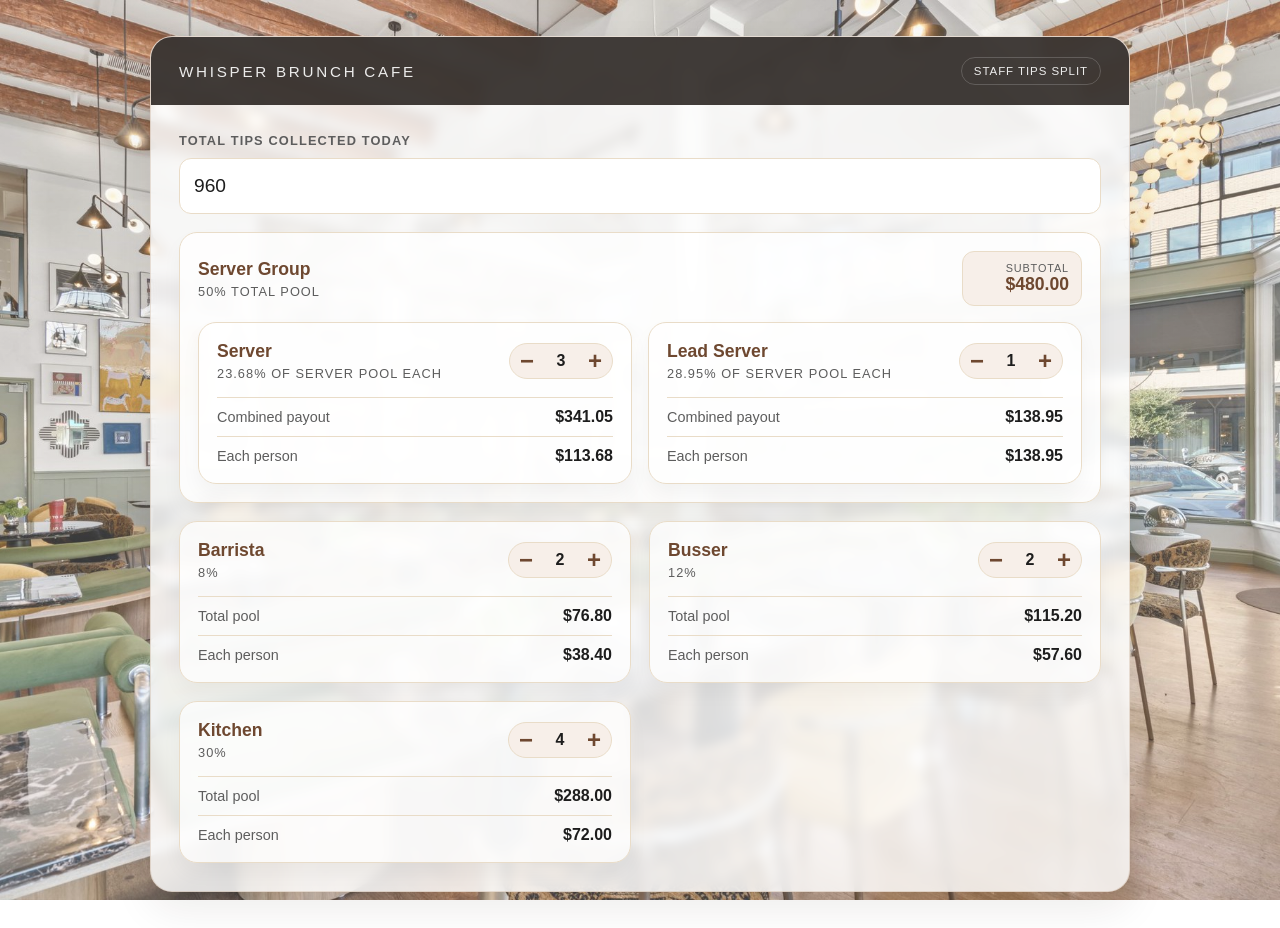
==== staff/tips.html @ 27895e89 "Add staff tip calculator" ====
<!DOCTYPE html>
<html lang="en">
<head>
  <meta charset="UTF-8" />
  <meta name="viewport" content="width=device-width, initial-scale=1.0" />
  <title>Whisper Staff Tip Calculator</title>
  <style>
    :root {
      --bg: #f6f1ea;
      --panel: rgba(255, 255, 255, 0.82);
      --card: #ffffff;
      --text: #1d1d1d;
      --muted: #5d5d5d;
      --accent: #9a6b3f;
      --accent-dark: #6e4830;
      --line: #e9dcc8;
      --good: #2f7d4a;
      --shadow: 0 18px 40px rgba(36, 22, 15, 0.08);
    }

    * { box-sizing: border-box; }

    body {
      margin: 0;
      min-height: 100vh;
      font-family: Arial, Helvetica, sans-serif;
      background:
        linear-gradient(rgba(255,255,255,0.22), rgba(255,255,255,0.22)),
        url('../assets/images/branding/hero_optimized.jpeg') center/cover no-repeat fixed;
      color: var(--text);
      display: flex;
      align-items: center;
      justify-content: center;
      padding: 36px 18px;
    }

    .page-shell {
      width: min(980px, 100%);
      background: var(--panel);
      backdrop-filter: blur(6px);
      border: 1px solid rgba(154, 107, 63, 0.18);
      border-radius: 22px;
      box-shadow: var(--shadow);
      overflow: hidden;
    }

    .topbar {
      display: flex;
      align-items: center;
      justify-content: space-between;
      padding: 20px 28px;
      background: rgba(24, 18, 14, 0.82);
      color: #fff;
    }

    .brand {
      font-size: 0.95rem;
      letter-spacing: 0.18em;
      text-transform: uppercase;
      opacity: 0.9;
    }

    .status {
      padding: 7px 12px;
      border-radius: 999px;
      border: 1px solid rgba(255,255,255,0.2);
      font-size: 0.72rem;
      letter-spacing: 0.08em;
      text-transform: uppercase;
      opacity: 0.9;
    }

    .summary-box {
      display: flex;
      flex-direction: column;
      gap: 10px;
      padding: 28px 28px 18px;
    }

    .summary-box label {
      font-size: 0.8rem;
      letter-spacing: 0.09em;
      text-transform: uppercase;
      color: var(--muted);
      font-weight: 700;
    }

    .summary-box input {
      width: 100%;
      border: 1px solid var(--line);
      border-radius: 12px;
      padding: 16px 14px;
      font-size: 1.2rem;
      background: #fff;
      color: var(--text);
      outline: none;
    }

    .role-grid {
      display: grid;
      grid-template-columns: repeat(2, minmax(0, 1fr));
      gap: 18px;
      padding: 0 28px 28px;
    }

    .server-group {
      grid-column: 1 / -1;
      background: rgba(255,255,255,0.78);
      border: 1px solid var(--line);
      border-radius: 18px;
      padding: 18px;
      box-shadow: 0 10px 20px rgba(30, 22, 16, 0.04);
    }

    .role-card {
      background: rgba(255,255,255,0.75);
      border: 1px solid var(--line);
      border-radius: 18px;
      padding: 18px;
      box-shadow: 0 10px 20px rgba(30, 22, 16, 0.04);
    }

    .role-header {
      display: flex;
      align-items: center;
      justify-content: space-between;
      gap: 12px;
      margin-bottom: 16px;
    }

    .role-name {
      font-size: 1.1rem;
      font-weight: 700;
      color: var(--accent-dark);
    }

    .role-percent {
      margin-top: 4px;
      font-size: 0.8rem;
      color: var(--muted);
      letter-spacing: 0.08em;
      text-transform: uppercase;
    }

    .server-group-layout {
      display: grid;
      grid-template-columns: repeat(2, minmax(0, 1fr));
      gap: 16px;
      margin-top: 14px;
    }

    .mini-role {
      margin: 0;
    }

    .group-total-box {
      display: flex;
      flex-direction: column;
      align-items: flex-end;
      justify-content: center;
      background: #f7efe9;
      border: 1px solid var(--line);
      border-radius: 12px;
      padding: 10px 12px;
      min-width: 120px;
    }

    .group-total-box span {
      font-size: 0.68rem;
      color: var(--muted);
      letter-spacing: 0.08em;
      text-transform: uppercase;
    }

    .group-total-box strong {
      font-size: 1.1rem;
      color: var(--accent-dark);
    }

    .stepper {
      display: inline-flex;
      align-items: center;
      background: #f7efe9;
      border: 1px solid var(--line);
      border-radius: 999px;
      overflow: hidden;
    }

    .step-btn {
      width: 34px;
      height: 34px;
      border: none;
      background: transparent;
      color: var(--accent-dark);
      font-size: 1.5rem;
      cursor: pointer;
      font-weight: 700;
    }

    .step-btn:hover {
      background: rgba(154, 107, 63, 0.08);
    }

    .count {
      min-width: 34px;
      text-align: center;
      font-weight: 700;
      color: var(--text);
    }

    .role-values {
      display: grid;
      gap: 10px;
    }

    .role-values div {
      display: flex;
      justify-content: space-between;
      gap: 12px;
      align-items: center;
      padding-top: 10px;
      border-top: 1px solid var(--line);
      font-size: 0.9rem;
    }

    .role-values span {
      color: var(--muted);
    }

    .role-values strong {
      color: var(--text);
      font-size: 1rem;
    }

    .content {
      display: grid;
      grid-template-columns: 1.1fr 0.9fr;
      gap: 0;
    }

    .panel {
      padding: 32px 28px;
    }

    .panel + .panel {
      border-left: 1px solid var(--line);
    }

    h1 {
      margin: 0 0 10px;
      font-size: clamp(2rem, 4vw, 3rem);
      line-height: 1.05;
      letter-spacing: 0.04em;
      color: var(--accent-dark);
      font-family: Georgia, 'Times New Roman', serif;
    }

    .subtitle {
      margin: 0 0 26px;
      color: var(--muted);
      font-size: 0.98rem;
    }

    .form-grid {
      display: grid;
      grid-template-columns: repeat(2, minmax(0, 1fr));
      gap: 18px;
    }

    .field {
      display: flex;
      flex-direction: column;
      gap: 8px;
    }

    .field.full {
      grid-column: 1 / -1;
    }

    label {
      font-size: 0.78rem;
      letter-spacing: 0.08em;
      text-transform: uppercase;
      color: var(--muted);
      font-weight: 700;
    }

    input {
      width: 100%;
      border: 1px solid var(--line);
      border-radius: 12px;
      padding: 14px 14px;
      font-size: 1.05rem;
      background: #fff;
      color: var(--text);
      outline: none;
      transition: border-color 0.2s ease, box-shadow 0.2s ease;
    }

    input:focus {
      border-color: var(--accent);
      box-shadow: 0 0 0 4px rgba(154, 107, 63, 0.1);
    }

    .results {
      background: rgba(255,255,255,0.72);
      border-radius: 20px;
      border: 1px solid var(--line);
      padding: 22px;
    }

    .results h2 {
      margin: 0 0 18px;
      font-size: 1.1rem;
      letter-spacing: 0.12em;
      text-transform: uppercase;
      color: var(--accent-dark);
    }

    .stat {
      display: flex;
      justify-content: space-between;
      align-items: center;
      padding: 14px 0;
      border-bottom: 1px solid var(--line);
      gap: 12px;
    }

    .stat:last-child {
      border-bottom: none;
    }

    .stat-label {
      color: var(--muted);
      font-size: 0.8rem;
      letter-spacing: 0.07em;
      text-transform: uppercase;
    }

    .stat-value {
      font-weight: 700;
      font-size: 1.4rem;
      color: var(--text);
    }

    .highlight {
      background: linear-gradient(135deg, rgba(154,107,63,0.1), rgba(110,72,48,0.12));
      border: 1px solid rgba(154,107,63,0.18);
      border-radius: 16px;
      padding: 18px;
      margin-top: 18px;
    }

    .highlight .label {
      display: block;
      color: var(--muted);
      text-transform: uppercase;
      letter-spacing: 0.08em;
      font-size: 0.72rem;
      margin-bottom: 6px;
    }

    .highlight .value {
      font-size: clamp(1.8rem, 3vw, 2.6rem);
      font-weight: 700;
      color: var(--accent-dark);
      line-height: 1;
    }

    .hint {
      margin-top: 26px;
      font-size: 0.8rem;
      color: var(--muted);
      line-height: 1.5;
    }

    @media (max-width: 760px) {
      .content {
        grid-template-columns: 1fr;
      }

      .panel + .panel {
        border-left: none;
        border-top: 1px solid var(--line);
      }

      .form-grid {
        grid-template-columns: 1fr;
      }

      .topbar {
        flex-direction: column;
        gap: 10px;
        text-align: center;
      }
    }
  </style>
</head>
<body>
  <div class="page-shell">
    <div class="topbar">
      <div class="brand">Whisper Brunch Cafe</div>
      <div class="status">Staff Tips Split</div>
    </div>

    <div class="summary-box">
      <label for="totalTips">Total tips collected today</label>
      <input id="totalTips" type="number" min="0" step="0.01" value="960" />
    </div>

    <div class="role-grid">
      <div class="server-group" data-role="serverGroup">
        <div class="role-header">
          <div>
            <div class="role-name">Server Group</div>
            <div class="role-percent">50% total pool</div>
          </div>
          <div class="group-total-box">
            <span>Subtotal</span>
            <strong id="server-group-total">$480.00</strong>
          </div>
        </div>

        <div class="server-group-layout">
          <div class="role-card mini-role" data-role="server">
            <div class="role-header">
              <div>
                <div class="role-name">Server</div>
                <div class="role-percent" id="share-server">23.68% of server pool each</div>
              </div>
              <div class="stepper">
                <button type="button" class="step-btn minus" data-role="server">−</button>
                <span class="count" id="count-server">3</span>
                <button type="button" class="step-btn plus" data-role="server">+</button>
              </div>
            </div>
            <div class="role-values">
              <div><span>Combined payout</span><strong id="total-server">$341.05</strong></div>
              <div><span>Each person</span><strong id="person-server">$113.68</strong></div>
            </div>
          </div>

          <div class="role-card mini-role" data-role="leadServer">
            <div class="role-header">
              <div>
                <div class="role-name">Lead Server</div>
                <div class="role-percent" id="share-leadServer">28.95% of server pool each</div>
              </div>
              <div class="stepper">
                <button type="button" class="step-btn minus" data-role="leadServer">−</button>
                <span class="count" id="count-leadServer">1</span>
                <button type="button" class="step-btn plus" data-role="leadServer">+</button>
              </div>
            </div>
            <div class="role-values">
              <div><span>Combined payout</span><strong id="total-leadServer">$138.95</strong></div>
              <div><span>Each person</span><strong id="person-leadServer">$138.95</strong></div>
            </div>
          </div>
        </div>
      </div>

      <div class="role-card" data-role="barrista">
        <div class="role-header">
          <div>
            <div class="role-name">Barrista</div>
            <div class="role-percent">8%</div>
          </div>
          <div class="stepper">
            <button type="button" class="step-btn minus" data-role="barrista">−</button>
            <span class="count" id="count-barrista">2</span>
            <button type="button" class="step-btn plus" data-role="barrista">+</button>
          </div>
        </div>
        <div class="role-values">
          <div><span>Total pool</span><strong id="total-barrista">$76.80</strong></div>
          <div><span>Each person</span><strong id="person-barrista">$38.40</strong></div>
        </div>
      </div>

      <div class="role-card" data-role="busser">
        <div class="role-header">
          <div>
            <div class="role-name">Busser</div>
            <div class="role-percent">12%</div>
          </div>
          <div class="stepper">
            <button type="button" class="step-btn minus" data-role="busser">−</button>
            <span class="count" id="count-busser">2</span>
            <button type="button" class="step-btn plus" data-role="busser">+</button>
          </div>
        </div>
        <div class="role-values">
          <div><span>Total pool</span><strong id="total-busser">$115.20</strong></div>
          <div><span>Each person</span><strong id="person-busser">$57.60</strong></div>
        </div>
      </div>

      <div class="role-card" data-role="kitchen">
        <div class="role-header">
          <div>
            <div class="role-name">Kitchen</div>
            <div class="role-percent">30%</div>
          </div>
          <div class="stepper">
            <button type="button" class="step-btn minus" data-role="kitchen">−</button>
            <span class="count" id="count-kitchen">4</span>
            <button type="button" class="step-btn plus" data-role="kitchen">+</button>
          </div>
        </div>
        <div class="role-values">
          <div><span>Total pool</span><strong id="total-kitchen">$288.00</strong></div>
          <div><span>Each person</span><strong id="person-kitchen">$72.00</strong></div>
        </div>
      </div>
    </div>
  </div>

  <script>
    const SERVER_POOL_PERCENT = 50;
    const SERVER_WEIGHTS = {
      server: 45,
      leadServer: 55
    };

    const roles = {
      server: { count: 3 },
      leadServer: { count: 1 },
      barrista: { percent: 8, count: 2 },
      busser: { percent: 12, count: 2 },
      kitchen: { percent: 30, count: 4 }
    };

    const totalTipsInput = document.getElementById('totalTips');

    function money(value) {
      return new Intl.NumberFormat('en-US', {
        style: 'currency',
        currency: 'USD'
      }).format(value || 0);
    }

    function updateServerGroup() {
      const totalTips = Number(totalTipsInput.value || 0);
      const serverGroupTotal = (totalTips * SERVER_POOL_PERCENT) / 100;
      const totalWeight =
        roles.server.count * SERVER_WEIGHTS.server +
        roles.leadServer.count * SERVER_WEIGHTS.leadServer;
      const serverShare = SERVER_WEIGHTS.server / totalWeight;
      const leadServerShare = SERVER_WEIGHTS.leadServer / totalWeight;
      const serverPerPerson = serverGroupTotal * serverShare;
      const leadServerPerPerson = serverGroupTotal * leadServerShare;
      const serverTotal = serverPerPerson * roles.server.count;
      const leadServerTotal = leadServerPerPerson * roles.leadServer.count;

      document.getElementById('server-group-total').textContent = money(serverGroupTotal);

      document.getElementById('count-server').textContent = roles.server.count;
      document.getElementById('total-server').textContent = money(serverTotal);
      document.getElementById('person-server').textContent = money(serverPerPerson);
      document.getElementById('share-server').textContent =
        `${(serverShare * 100).toFixed(2)}% of server pool each`;

      document.getElementById('count-leadServer').textContent = roles.leadServer.count;
      document.getElementById('total-leadServer').textContent = money(leadServerTotal);
      document.getElementById('person-leadServer').textContent = money(leadServerPerPerson);
      document.getElementById('share-leadServer').textContent =
        `${(leadServerShare * 100).toFixed(2)}% of server pool each`;
    }

    function updateRole(role) {
      const totalTips = Number(totalTipsInput.value || 0);
      const config = roles[role];

      const roleTotal = (totalTips * config.percent) / 100;
      const perPerson = roleTotal / Math.max(config.count, 1);

      document.getElementById(`count-${role}`).textContent = config.count;
      document.getElementById(`total-${role}`).textContent = money(roleTotal);
      document.getElementById(`person-${role}`).textContent = money(perPerson);
    }

    function updateAll() {
      updateServerGroup();
      ['barrista', 'busser', 'kitchen'].forEach(updateRole);
    }

    document.querySelectorAll('.step-btn').forEach((button) => {
      button.addEventListener('click', () => {
        const role = button.dataset.role;
        const current = roles[role].count;
        const delta = button.classList.contains('plus') ? 1 : -1;
        roles[role].count = Math.max(1, current + delta);
        updateAll();
      });
    });

    totalTipsInput.addEventListener('input', updateAll);
    updateAll();
  </script>
</body>
</html>
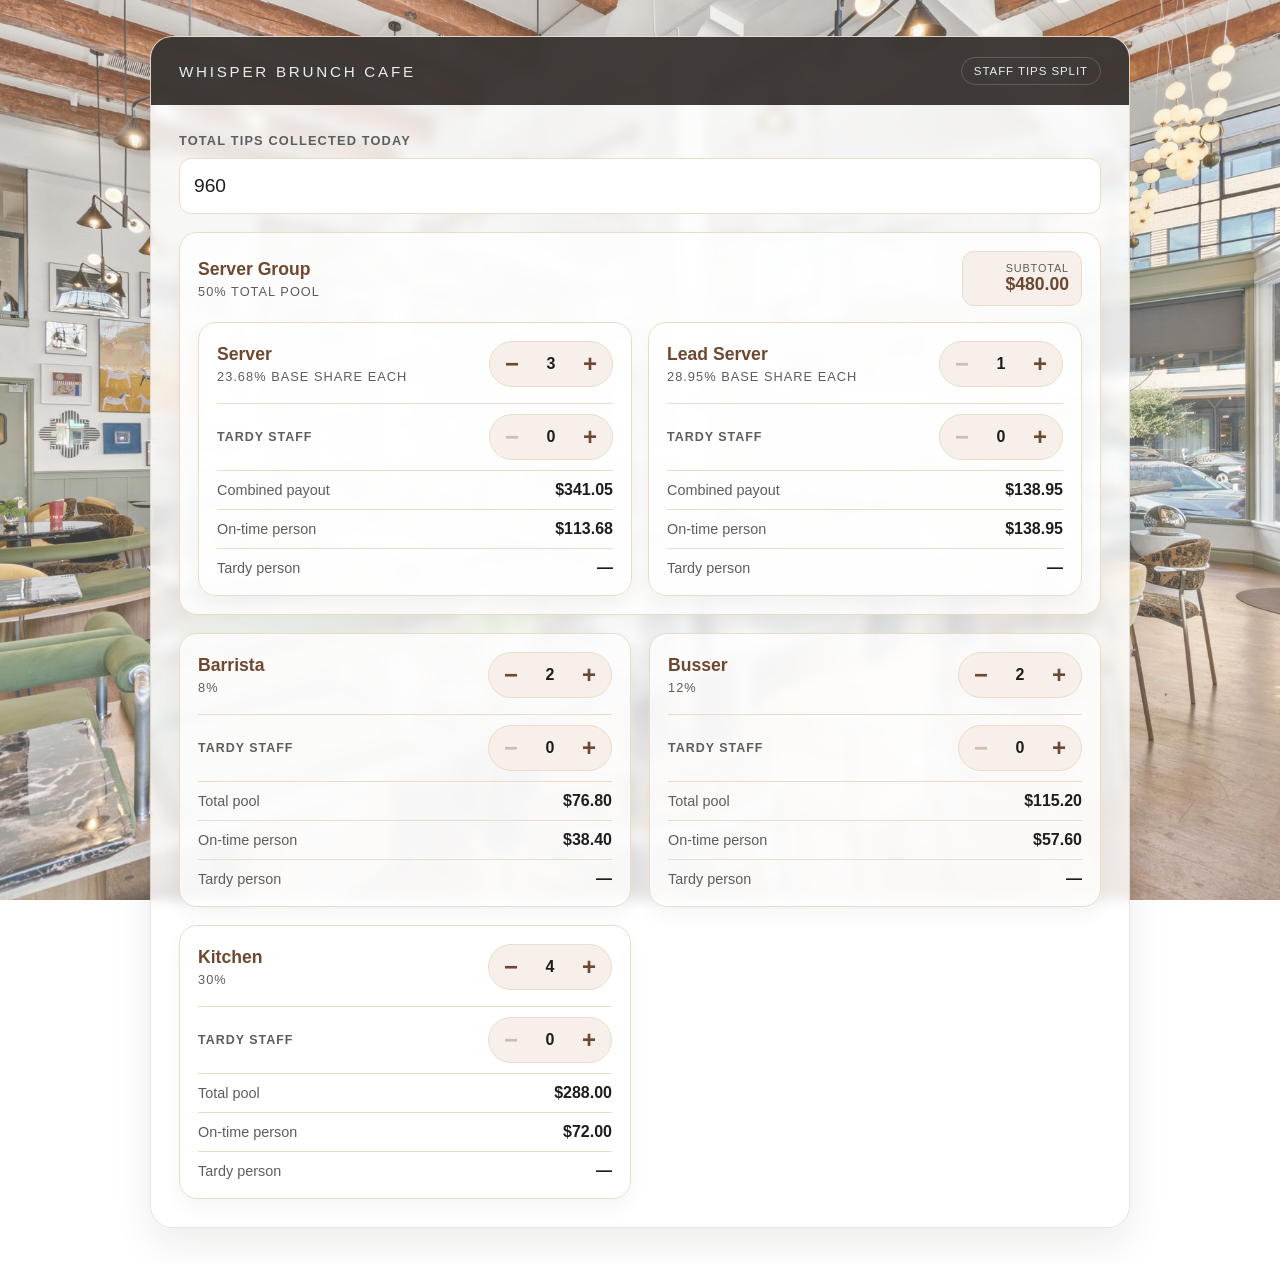
==== commit 8f80640d: "mobile friendly" ====
--- a/staff/tips.html
+++ b/staff/tips.html
@@ -187,18 +187,24 @@
     }
 
     .step-btn {
-      width: 34px;
-      height: 34px;
+      width: 44px;
+      height: 44px;
       border: none;
       background: transparent;
       color: var(--accent-dark);
       font-size: 1.5rem;
       cursor: pointer;
       font-weight: 700;
+      touch-action: manipulation;
     }
 
     .step-btn:hover {
       background: rgba(154, 107, 63, 0.08);
+    }
+
+    .step-btn:disabled {
+      cursor: not-allowed;
+      opacity: 0.3;
     }
 
     .count {
@@ -206,6 +212,23 @@
       text-align: center;
       font-weight: 700;
       color: var(--text);
+    }
+
+    .tardy-row {
+      display: flex;
+      align-items: center;
+      justify-content: space-between;
+      gap: 12px;
+      padding: 10px 0;
+      border-top: 1px solid var(--line);
+    }
+
+    .tardy-label {
+      color: var(--muted);
+      font-size: 0.78rem;
+      font-weight: 700;
+      letter-spacing: 0.08em;
+      text-transform: uppercase;
     }
 
     .role-values {
@@ -375,6 +398,16 @@
     }
 
     @media (max-width: 760px) {
+      body {
+        align-items: flex-start;
+        padding: 16px;
+        background-attachment: scroll;
+      }
+
+      .page-shell {
+        border-radius: 18px;
+      }
+
       .content {
         grid-template-columns: 1fr;
       }
@@ -391,7 +424,82 @@
       .topbar {
         flex-direction: column;
         gap: 10px;
+        padding: 18px 16px;
         text-align: center;
+      }
+
+      .summary-box {
+        padding: 22px 16px 14px;
+      }
+
+      .role-grid {
+        grid-template-columns: 1fr;
+        gap: 14px;
+        padding: 0 16px 20px;
+      }
+
+      .server-group {
+        grid-column: auto;
+        padding: 16px;
+      }
+
+      .server-group-layout {
+        grid-template-columns: 1fr;
+        gap: 14px;
+      }
+
+      .role-card {
+        padding: 16px;
+      }
+
+      .role-header {
+        flex-wrap: wrap;
+      }
+
+      .stepper {
+        margin-left: auto;
+      }
+
+      .role-values div {
+        font-size: 0.88rem;
+      }
+    }
+
+    @media (max-width: 380px) {
+      body {
+        padding: 0;
+      }
+
+      .page-shell {
+        min-height: 100dvh;
+        border: none;
+        border-radius: 0;
+      }
+
+      .brand {
+        font-size: 0.82rem;
+      }
+
+      .summary-box {
+        padding-inline: 12px;
+      }
+
+      .role-grid {
+        padding-inline: 12px;
+      }
+
+      .server-group,
+      .role-card {
+        padding: 14px;
+      }
+
+      .role-percent {
+        font-size: 0.72rem;
+        letter-spacing: 0.05em;
+      }
+
+      .group-total-box {
+        min-width: 108px;
       }
     }
   </style>
@@ -426,7 +534,7 @@
             <div class="role-header">
               <div>
                 <div class="role-name">Server</div>
-                <div class="role-percent" id="share-server">23.68% of server pool each</div>
+                <div class="role-percent" id="share-server">23.68% base share each</div>
               </div>
               <div class="stepper">
                 <button type="button" class="step-btn minus" data-role="server">−</button>
@@ -434,9 +542,18 @@
                 <button type="button" class="step-btn plus" data-role="server">+</button>
               </div>
             </div>
+            <div class="tardy-row">
+              <span class="tardy-label">Tardy staff</span>
+              <div class="stepper">
+                <button type="button" class="step-btn minus" data-role="server" data-counter="tardy" aria-label="Remove tardy server">−</button>
+                <span class="count" id="tardy-server">0</span>
+                <button type="button" class="step-btn plus" data-role="server" data-counter="tardy" aria-label="Add tardy server">+</button>
+              </div>
+            </div>
             <div class="role-values">
               <div><span>Combined payout</span><strong id="total-server">$341.05</strong></div>
-              <div><span>Each person</span><strong id="person-server">$113.68</strong></div>
+              <div><span>On-time person</span><strong id="person-server">$113.68</strong></div>
+              <div><span>Tardy person</span><strong id="person-tardy-server">—</strong></div>
             </div>
           </div>
 
@@ -444,7 +561,7 @@
             <div class="role-header">
               <div>
                 <div class="role-name">Lead Server</div>
-                <div class="role-percent" id="share-leadServer">28.95% of server pool each</div>
+                <div class="role-percent" id="share-leadServer">28.95% base share each</div>
               </div>
               <div class="stepper">
                 <button type="button" class="step-btn minus" data-role="leadServer">−</button>
@@ -452,9 +569,18 @@
                 <button type="button" class="step-btn plus" data-role="leadServer">+</button>
               </div>
             </div>
+            <div class="tardy-row">
+              <span class="tardy-label">Tardy staff</span>
+              <div class="stepper">
+                <button type="button" class="step-btn minus" data-role="leadServer" data-counter="tardy" aria-label="Remove tardy lead server">−</button>
+                <span class="count" id="tardy-leadServer">0</span>
+                <button type="button" class="step-btn plus" data-role="leadServer" data-counter="tardy" aria-label="Add tardy lead server">+</button>
+              </div>
+            </div>
             <div class="role-values">
               <div><span>Combined payout</span><strong id="total-leadServer">$138.95</strong></div>
-              <div><span>Each person</span><strong id="person-leadServer">$138.95</strong></div>
+              <div><span>On-time person</span><strong id="person-leadServer">$138.95</strong></div>
+              <div><span>Tardy person</span><strong id="person-tardy-leadServer">—</strong></div>
             </div>
           </div>
         </div>
@@ -472,9 +598,18 @@
             <button type="button" class="step-btn plus" data-role="barrista">+</button>
           </div>
         </div>
+        <div class="tardy-row">
+          <span class="tardy-label">Tardy staff</span>
+          <div class="stepper">
+            <button type="button" class="step-btn minus" data-role="barrista" data-counter="tardy" aria-label="Remove tardy barrista">−</button>
+            <span class="count" id="tardy-barrista">0</span>
+            <button type="button" class="step-btn plus" data-role="barrista" data-counter="tardy" aria-label="Add tardy barrista">+</button>
+          </div>
+        </div>
         <div class="role-values">
           <div><span>Total pool</span><strong id="total-barrista">$76.80</strong></div>
-          <div><span>Each person</span><strong id="person-barrista">$38.40</strong></div>
+          <div><span>On-time person</span><strong id="person-barrista">$38.40</strong></div>
+          <div><span>Tardy person</span><strong id="person-tardy-barrista">—</strong></div>
         </div>
       </div>
 
@@ -490,9 +625,18 @@
             <button type="button" class="step-btn plus" data-role="busser">+</button>
           </div>
         </div>
+        <div class="tardy-row">
+          <span class="tardy-label">Tardy staff</span>
+          <div class="stepper">
+            <button type="button" class="step-btn minus" data-role="busser" data-counter="tardy" aria-label="Remove tardy busser">−</button>
+            <span class="count" id="tardy-busser">0</span>
+            <button type="button" class="step-btn plus" data-role="busser" data-counter="tardy" aria-label="Add tardy busser">+</button>
+          </div>
+        </div>
         <div class="role-values">
           <div><span>Total pool</span><strong id="total-busser">$115.20</strong></div>
-          <div><span>Each person</span><strong id="person-busser">$57.60</strong></div>
+          <div><span>On-time person</span><strong id="person-busser">$57.60</strong></div>
+          <div><span>Tardy person</span><strong id="person-tardy-busser">—</strong></div>
         </div>
       </div>
 
@@ -508,9 +652,18 @@
             <button type="button" class="step-btn plus" data-role="kitchen">+</button>
           </div>
         </div>
+        <div class="tardy-row">
+          <span class="tardy-label">Tardy staff</span>
+          <div class="stepper">
+            <button type="button" class="step-btn minus" data-role="kitchen" data-counter="tardy" aria-label="Remove tardy kitchen staff">−</button>
+            <span class="count" id="tardy-kitchen">0</span>
+            <button type="button" class="step-btn plus" data-role="kitchen" data-counter="tardy" aria-label="Add tardy kitchen staff">+</button>
+          </div>
+        </div>
         <div class="role-values">
           <div><span>Total pool</span><strong id="total-kitchen">$288.00</strong></div>
-          <div><span>Each person</span><strong id="person-kitchen">$72.00</strong></div>
+          <div><span>On-time person</span><strong id="person-kitchen">$72.00</strong></div>
+          <div><span>Tardy person</span><strong id="person-tardy-kitchen">—</strong></div>
         </div>
       </div>
     </div>
@@ -518,17 +671,18 @@
 
   <script>
     const SERVER_POOL_PERCENT = 50;
+    const TARDY_PAYOUT_RATE = 0.85;
     const SERVER_WEIGHTS = {
       server: 45,
       leadServer: 55
     };
 
     const roles = {
-      server: { count: 3 },
-      leadServer: { count: 1 },
-      barrista: { percent: 8, count: 2 },
-      busser: { percent: 12, count: 2 },
-      kitchen: { percent: 30, count: 4 }
+      server: { count: 3, tardy: 0 },
+      leadServer: { count: 1, tardy: 0 },
+      barrista: { percent: 8, count: 2, tardy: 0 },
+      busser: { percent: 12, count: 2, tardy: 0 },
+      kitchen: { percent: 30, count: 4, tardy: 0 }
     };
 
     const totalTipsInput = document.getElementById('totalTips');
@@ -540,57 +694,162 @@
       }).format(value || 0);
     }
 
+    function calculatePoolPayouts(poolTotal, groups) {
+      const totalWeight = groups.reduce(
+        (sum, group) => sum + group.count * group.weight,
+        0
+      );
+
+      const payouts = groups.map((group) => ({
+        ...group,
+        share: group.weight / totalWeight,
+        basePerPerson: (poolTotal * group.weight) / totalWeight
+      }));
+
+      const forfeitedTotal = payouts.reduce(
+        (sum, payout) =>
+          sum +
+          payout.tardy * payout.basePerPerson * (1 - TARDY_PAYOUT_RATE),
+        0
+      );
+      const recipientBaseTotal = payouts.reduce(
+        (sum, payout) =>
+          sum + (payout.count - payout.tardy) * payout.basePerPerson,
+        0
+      );
+      const redistributionRate = recipientBaseTotal > 0
+        ? forfeitedTotal / recipientBaseTotal
+        : 0;
+
+      return Object.fromEntries(payouts.map((payout) => {
+        const onTimePerPerson =
+          payout.basePerPerson * (1 + redistributionRate);
+        const tardyPerPerson =
+          payout.basePerPerson * TARDY_PAYOUT_RATE;
+        const total =
+          (payout.count - payout.tardy) * onTimePerPerson +
+          payout.tardy * tardyPerPerson;
+
+        return [payout.role, {
+          share: payout.share,
+          onTimePerPerson,
+          tardyPerPerson,
+          total
+        }];
+      }));
+    }
+
+    function renderRole(role, payout) {
+      const config = roles[role];
+
+      document.getElementById(`count-${role}`).textContent = config.count;
+      document.getElementById(`tardy-${role}`).textContent = config.tardy;
+      document.getElementById(`total-${role}`).textContent = money(payout.total);
+      document.getElementById(`person-${role}`).textContent = money(
+        payout.onTimePerPerson
+      );
+      document.getElementById(`person-tardy-${role}`).textContent = config.tardy > 0
+        ? money(payout.tardyPerPerson)
+        : '—';
+    }
+
     function updateServerGroup() {
       const totalTips = Number(totalTipsInput.value || 0);
       const serverGroupTotal = (totalTips * SERVER_POOL_PERCENT) / 100;
-      const totalWeight =
-        roles.server.count * SERVER_WEIGHTS.server +
-        roles.leadServer.count * SERVER_WEIGHTS.leadServer;
-      const serverShare = SERVER_WEIGHTS.server / totalWeight;
-      const leadServerShare = SERVER_WEIGHTS.leadServer / totalWeight;
-      const serverPerPerson = serverGroupTotal * serverShare;
-      const leadServerPerPerson = serverGroupTotal * leadServerShare;
-      const serverTotal = serverPerPerson * roles.server.count;
-      const leadServerTotal = leadServerPerPerson * roles.leadServer.count;
+      const payouts = calculatePoolPayouts(serverGroupTotal, [
+        {
+          role: 'server',
+          count: roles.server.count,
+          tardy: roles.server.tardy,
+          weight: SERVER_WEIGHTS.server
+        },
+        {
+          role: 'leadServer',
+          count: roles.leadServer.count,
+          tardy: roles.leadServer.tardy,
+          weight: SERVER_WEIGHTS.leadServer
+        }
+      ]);
 
       document.getElementById('server-group-total').textContent = money(serverGroupTotal);
-
-      document.getElementById('count-server').textContent = roles.server.count;
-      document.getElementById('total-server').textContent = money(serverTotal);
-      document.getElementById('person-server').textContent = money(serverPerPerson);
+      renderRole('server', payouts.server);
+      renderRole('leadServer', payouts.leadServer);
       document.getElementById('share-server').textContent =
-        `${(serverShare * 100).toFixed(2)}% of server pool each`;
-
-      document.getElementById('count-leadServer').textContent = roles.leadServer.count;
-      document.getElementById('total-leadServer').textContent = money(leadServerTotal);
-      document.getElementById('person-leadServer').textContent = money(leadServerPerPerson);
+        `${(payouts.server.share * 100).toFixed(2)}% base share each`;
       document.getElementById('share-leadServer').textContent =
-        `${(leadServerShare * 100).toFixed(2)}% of server pool each`;
+        `${(payouts.leadServer.share * 100).toFixed(2)}% base share each`;
     }
 
     function updateRole(role) {
       const totalTips = Number(totalTipsInput.value || 0);
       const config = roles[role];
-
       const roleTotal = (totalTips * config.percent) / 100;
-      const perPerson = roleTotal / Math.max(config.count, 1);
-
-      document.getElementById(`count-${role}`).textContent = config.count;
-      document.getElementById(`total-${role}`).textContent = money(roleTotal);
-      document.getElementById(`person-${role}`).textContent = money(perPerson);
+      const payouts = calculatePoolPayouts(roleTotal, [{
+        role,
+        count: config.count,
+        tardy: config.tardy,
+        weight: 1
+      }]);
+
+      renderRole(role, payouts[role]);
+    }
+
+    function maxTardyForRole(role) {
+      if (role === 'server' || role === 'leadServer') {
+        const otherRole = role === 'server' ? 'leadServer' : 'server';
+        const totalServerStaff = roles.server.count + roles.leadServer.count;
+        const availableSpots = totalServerStaff - 1 - roles[otherRole].tardy;
+
+        return Math.max(0, Math.min(roles[role].count, availableSpots));
+      }
+
+      return Math.max(0, roles[role].count - 1);
+    }
+
+    function updateCounterButtons() {
+      document.querySelectorAll('.step-btn').forEach((button) => {
+        const role = button.dataset.role;
+        const counter = button.dataset.counter || 'count';
+        const isPlus = button.classList.contains('plus');
+
+        if (counter === 'tardy') {
+          const limit = maxTardyForRole(role);
+          button.disabled = isPlus
+            ? roles[role].tardy >= limit
+            : roles[role].tardy === 0;
+          return;
+        }
+
+        button.disabled = !isPlus && roles[role].count === 1;
+      });
     }
 
     function updateAll() {
       updateServerGroup();
       ['barrista', 'busser', 'kitchen'].forEach(updateRole);
+      updateCounterButtons();
     }
 
     document.querySelectorAll('.step-btn').forEach((button) => {
       button.addEventListener('click', () => {
         const role = button.dataset.role;
-        const current = roles[role].count;
+        const counter = button.dataset.counter || 'count';
+        const current = roles[role][counter];
         const delta = button.classList.contains('plus') ? 1 : -1;
-        roles[role].count = Math.max(1, current + delta);
+
+        if (counter === 'tardy') {
+          roles[role].tardy = Math.min(
+            maxTardyForRole(role),
+            Math.max(0, current + delta)
+          );
+        } else {
+          roles[role].count = Math.max(1, current + delta);
+          roles[role].tardy = Math.min(
+            roles[role].tardy,
+            maxTardyForRole(role)
+          );
+        }
+
         updateAll();
       });
     });
